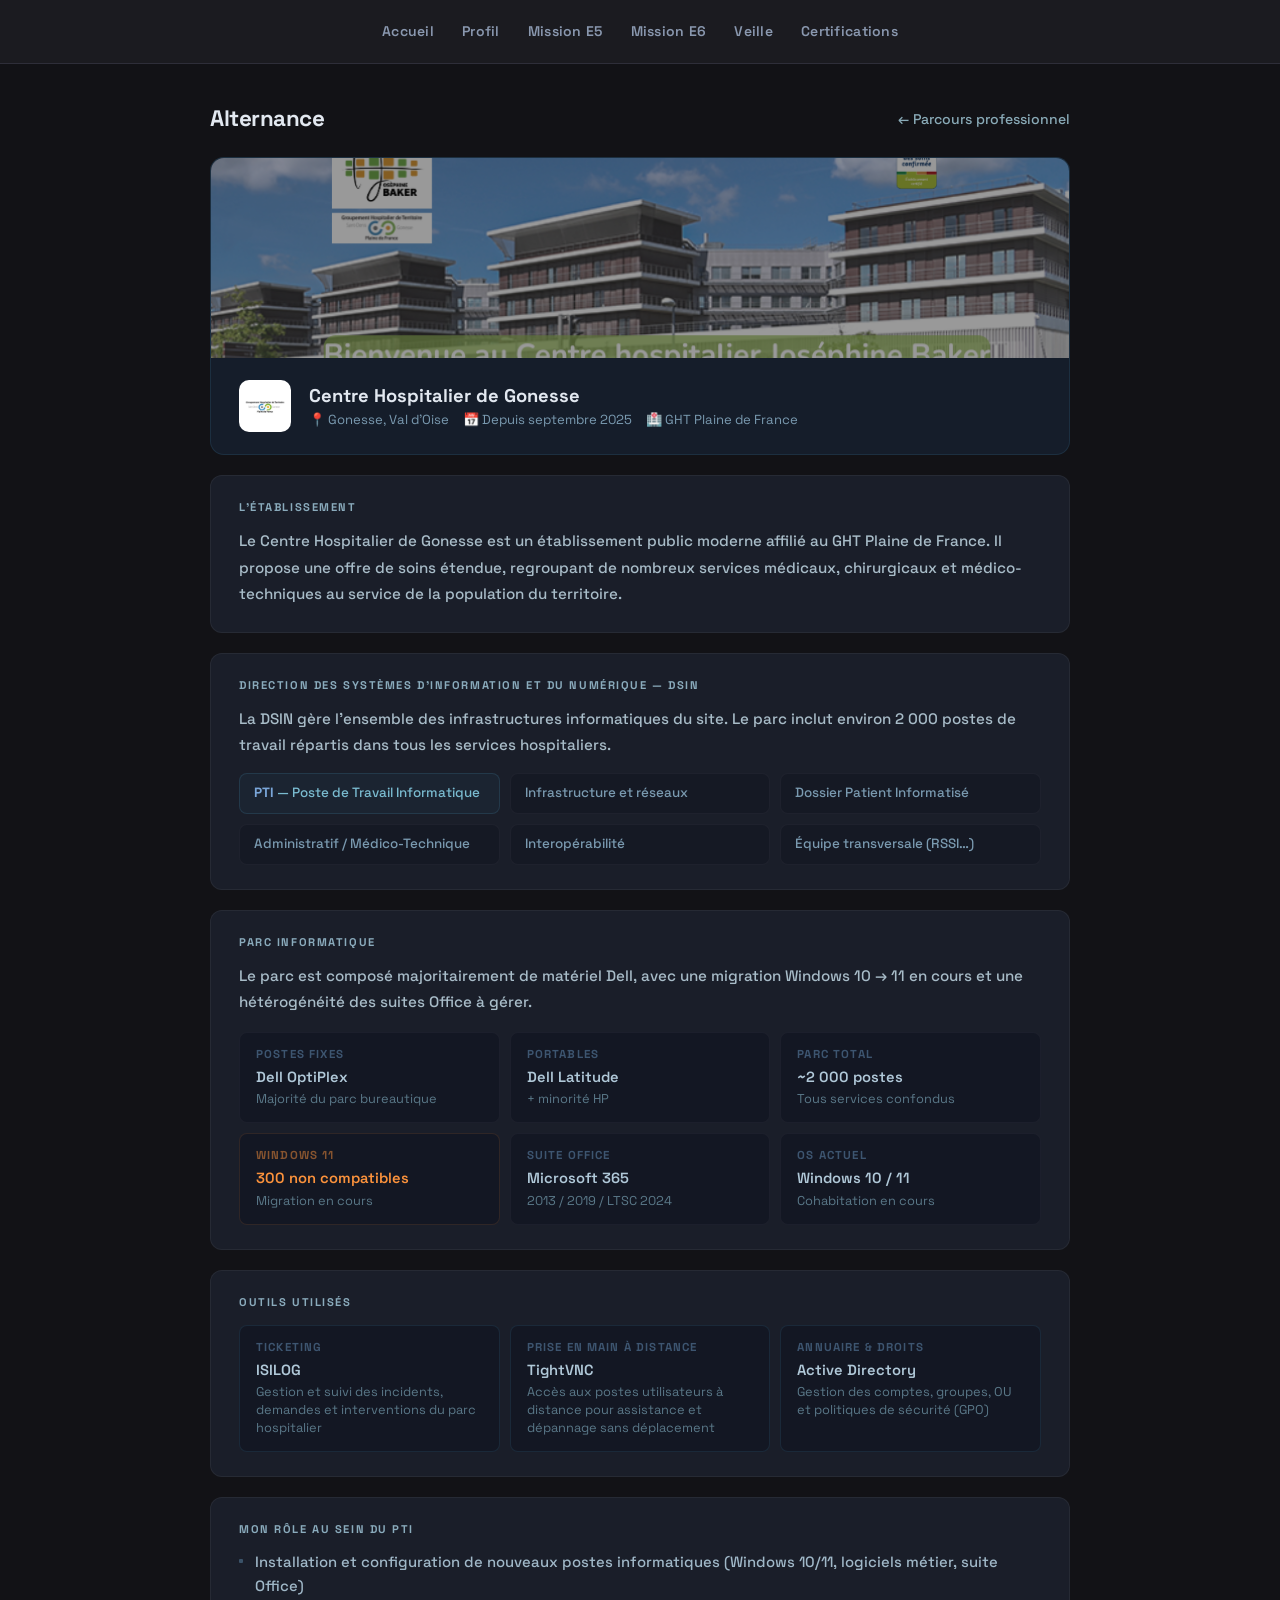
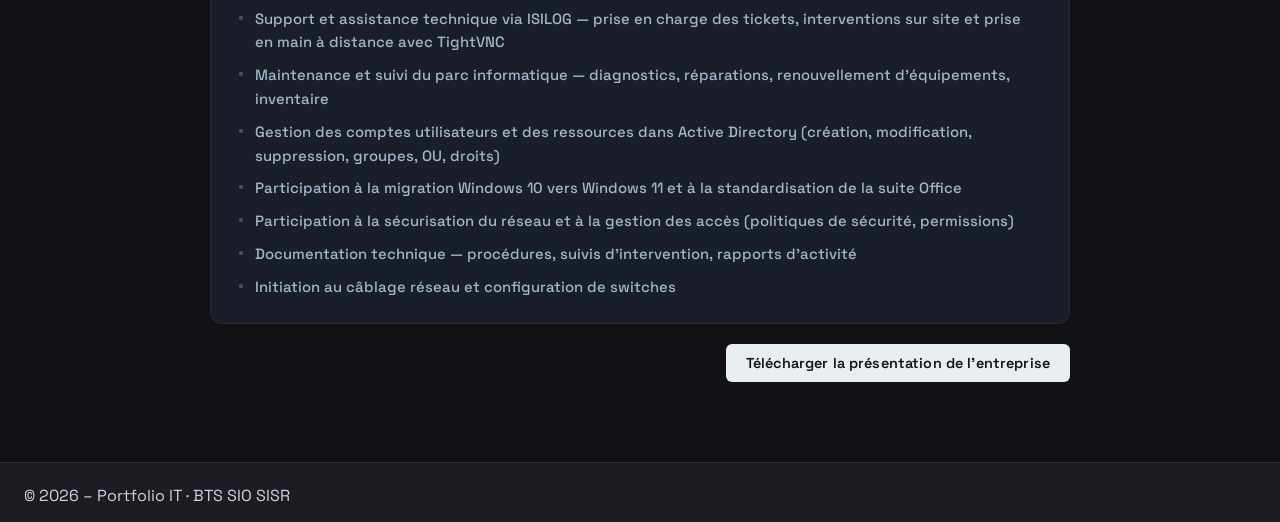
==== alternance.html @ d0086e6e "Initial commit" ====
<!DOCTYPE html>
<html lang="fr">
<head>
  <meta charset="UTF-8" />
  <meta name="viewport" content="width=device-width, initial-scale=1" />
  <title>Alternance – Centre Hospitalier de Gonesse</title>
  <link rel="icon" type="image/svg+xml" href="favicon.svg" />
  <link rel="stylesheet" href="style.css" />
  <style>
    .alt-page {
      max-width: 860px;
      width: 90%;
      margin: calc(var(--header-h) + 40px) auto 80px auto;
      display: flex;
      flex-direction: column;
      gap: 20px;
    }
    .alt-header {
      display: flex;
      align-items: center;
      justify-content: space-between;
      margin-bottom: 4px;
    }
    .back-btn {
      display: inline-flex;
      align-items: center;
      gap: 6px;
      color: #8aabb8;
      font-size: 0.88rem;
      font-weight: 500;
      text-decoration: none;
      transition: color 0.2s;
    }
    .back-btn:hover { color: #b8d4e4; }

    /* Hero */
    .hero-card {
      background: rgba(22, 30, 44, 0.97);
      border: 1px solid rgba(90,200,250,0.1);
      border-radius: 14px;
      overflow: hidden;
    }
    .hero-img {
      width: 100%;
      height: 200px;
      object-fit: cover;
      display: block;
      filter: brightness(0.6) saturate(0.7);
    }
    .hero-body {
      padding: 22px 28px;
      display: flex;
      align-items: center;
      gap: 18px;
    }
    .hero-logo {
      width: 52px; height: 52px;
      border-radius: 10px;
      background: #fff;
      padding: 5px;
      display: flex; align-items: center; justify-content: center;
      flex-shrink: 0;
    }
    .hero-logo img { width: 100%; height: 100%; object-fit: contain; }
    .hero-title { font-size: 1.15rem; font-weight: 700; color: #e2e8f0; margin-bottom: 4px; }
    .hero-meta { font-size: 0.82rem; color: #7a9ab0; display: flex; gap: 14px; flex-wrap: wrap; }

    /* Cards */
    .section-card {
      background: rgba(28, 32, 44, 0.92);
      border: 1px solid rgba(255,255,255,0.05);
      border-radius: 12px;
      padding: 24px 28px;
    }
    .section-label {
      font-size: 0.7rem;
      font-weight: 700;
      letter-spacing: 0.14em;
      text-transform: uppercase;
      color: #8aabbc;
      margin-bottom: 14px;
    }
    .section-text {
      font-size: 0.95rem;
      color: #a8bcc8;
      line-height: 1.75;
      font-weight: 500;
    }

    /* Infra grid */
    .infra-grid {
      display: grid;
      grid-template-columns: repeat(3, 1fr);
      gap: 10px;
      margin-top: 16px;
    }
    .infra-item {
      background: rgba(18, 22, 34, 0.8);
      border: 1px solid rgba(255,255,255,0.04);
      border-radius: 8px;
      padding: 14px 16px;
    }
    .infra-item-label {
      font-size: 0.72rem;
      font-weight: 700;
      letter-spacing: 0.1em;
      text-transform: uppercase;
      color: #3d5570;
      margin-bottom: 6px;
    }
    .infra-item-value {
      font-size: 0.92rem;
      font-weight: 600;
      color: #b0c8d8;
      line-height: 1.4;
    }
    .infra-item-sub {
      font-size: 0.8rem;
      color: #5a7888;
      margin-top: 3px;
      line-height: 1.4;
    }
    .infra-item.warn {
      border-color: rgba(251,146,60,0.12);
    }
    .infra-item.warn .infra-item-value { color: #fb923c; }
    .infra-item.warn .infra-item-label { color: rgba(251,146,60,0.5); }

    /* Pôles */
    .poles-grid {
      display: grid;
      grid-template-columns: repeat(3, 1fr);
      gap: 10px;
      margin-top: 14px;
    }
    .pole-item {
      background: rgba(20, 24, 36, 0.8);
      border: 1px solid rgba(255,255,255,0.04);
      border-radius: 8px;
      padding: 10px 14px;
      font-size: 0.84rem;
      color: #7a9ab0;
      line-height: 1.4;
      font-weight: 500;
    }
    .pole-item.highlight {
      border-color: rgba(90,200,250,0.12);
      color: #7abbd0;
      background: rgba(90,200,250,0.04);
    }

    /* Rôles */
    .roles-list {
      display: flex;
      flex-direction: column;
      gap: 9px;
      margin-top: 4px;
    }
    .role-item {
      display: flex;
      gap: 12px;
      align-items: flex-start;
      font-size: 0.93rem;
      color: #a0b8c8;
      line-height: 1.6;
      font-weight: 500;
    }
    .role-item::before {
      content: '';
      width: 4px; height: 4px;
      border-radius: 1px;
      background: #3a5268;
      flex-shrink: 0;
      margin-top: 9px;
    }

    .alt-actions { display: flex; justify-content: flex-end; }
  </style>
</head>
<body>
<header></header>

<div class="alt-page">

  <div class="alt-header">
    <div style="font-size:1.4rem;font-weight:700;color:#e2e8f0;letter-spacing:-0.02em;">Alternance</div>
    <a href="parcours-professionnel.html" class="back-btn">← Parcours professionnel</a>
  </div>

  <!-- Hero -->
  <div class="hero-card">
    <img class="hero-img" src="images/hopital-gonesse.png" alt="Centre Hospitalier de Gonesse">
    <div class="hero-body">
      <div class="hero-logo">
        <img src="images/logo-gonesse.jpg" alt="Logo CH Gonesse">
      </div>
      <div>
        <div class="hero-title">Centre Hospitalier de Gonesse</div>
        <div class="hero-meta">
          <span>📍 Gonesse, Val d'Oise</span>
          <span>📅 Depuis septembre 2025</span>
          <span>🏥 GHT Plaine de France</span>
        </div>
      </div>
    </div>
  </div>

  <!-- Établissement -->
  <div class="section-card">
    <div class="section-label">L'établissement</div>
    <div class="section-text">
      Le Centre Hospitalier de Gonesse est un établissement public moderne affilié au GHT Plaine de France. Il propose une offre de soins étendue, regroupant de nombreux services médicaux, chirurgicaux et médico-techniques au service de la population du territoire.
    </div>
  </div>

  <!-- DSIN -->
  <div class="section-card">
    <div class="section-label">Direction des Systèmes d'Information et du Numérique — DSIN</div>
    <div class="section-text">
      La DSIN gère l'ensemble des infrastructures informatiques du site. Le parc inclut environ 2 000 postes de travail répartis dans tous les services hospitaliers.
    </div>
    <div class="poles-grid">
      <div class="pole-item highlight"><strong>PTI</strong> — Poste de Travail Informatique</div>
      <div class="pole-item">Infrastructure et réseaux</div>
      <div class="pole-item">Dossier Patient Informatisé</div>
      <div class="pole-item">Administratif / Médico-Technique</div>
      <div class="pole-item">Interopérabilité</div>
      <div class="pole-item">Équipe transversale (RSSI…)</div>
    </div>
  </div>

  <!-- Parc informatique -->
  <div class="section-card">
    <div class="section-label">Parc informatique</div>
    <div class="section-text">
      Le parc est composé majoritairement de matériel Dell, avec une migration Windows 10 → 11 en cours et une hétérogénéité des suites Office à gérer.
    </div>
    <div class="infra-grid">
      <div class="infra-item">
        <div class="infra-item-label">Postes fixes</div>
        <div class="infra-item-value">Dell OptiPlex</div>
        <div class="infra-item-sub">Majorité du parc bureautique</div>
      </div>
      <div class="infra-item">
        <div class="infra-item-label">Portables</div>
        <div class="infra-item-value">Dell Latitude</div>
        <div class="infra-item-sub">+ minorité HP</div>
      </div>
      <div class="infra-item">
        <div class="infra-item-label">Parc total</div>
        <div class="infra-item-value">~2 000 postes</div>
        <div class="infra-item-sub">Tous services confondus</div>
      </div>
      <div class="infra-item warn">
        <div class="infra-item-label">Windows 11</div>
        <div class="infra-item-value">300 non compatibles</div>
        <div class="infra-item-sub">Migration en cours</div>
      </div>
      <div class="infra-item">
        <div class="infra-item-label">Suite Office</div>
        <div class="infra-item-value">Microsoft 365</div>
        <div class="infra-item-sub">2013 / 2019 / LTSC 2024</div>
      </div>
      <div class="infra-item">
        <div class="infra-item-label">OS actuel</div>
        <div class="infra-item-value">Windows 10 / 11</div>
        <div class="infra-item-sub">Cohabitation en cours</div>
      </div>
    </div>
  </div>

  <!-- Outils -->
  <div class="section-card">
    <div class="section-label">Outils utilisés</div>
    <div class="infra-grid">
      <div class="infra-item" style="border-color:rgba(90,200,250,0.1);">
        <div class="infra-item-label">Ticketing</div>
        <div class="infra-item-value">ISILOG</div>
        <div class="infra-item-sub">Gestion et suivi des incidents, demandes et interventions du parc hospitalier</div>
      </div>
      <div class="infra-item" style="border-color:rgba(90,200,250,0.1);">
        <div class="infra-item-label">Prise en main à distance</div>
        <div class="infra-item-value">TightVNC</div>
        <div class="infra-item-sub">Accès aux postes utilisateurs à distance pour assistance et dépannage sans déplacement</div>
      </div>
      <div class="infra-item" style="border-color:rgba(90,200,250,0.1);">
        <div class="infra-item-label">Annuaire & droits</div>
        <div class="infra-item-value">Active Directory</div>
        <div class="infra-item-sub">Gestion des comptes, groupes, OU et politiques de sécurité (GPO)</div>
      </div>
    </div>
  </div>

  <!-- Rôle -->
  <div class="section-card">
    <div class="section-label">Mon rôle au sein du PTI</div>
    <div class="roles-list">
      <div class="role-item">Installation et configuration de nouveaux postes informatiques (Windows 10/11, logiciels métier, suite Office)</div>
      <div class="role-item">Support et assistance technique via ISILOG — prise en charge des tickets, interventions sur site et prise en main à distance avec TightVNC</div>
      <div class="role-item">Maintenance et suivi du parc informatique — diagnostics, réparations, renouvellement d'équipements, inventaire</div>
      <div class="role-item">Gestion des comptes utilisateurs et des ressources dans Active Directory (création, modification, suppression, groupes, OU, droits)</div>
      <div class="role-item">Participation à la migration Windows 10 vers Windows 11 et à la standardisation de la suite Office</div>
      <div class="role-item">Participation à la sécurisation du réseau et à la gestion des accès (politiques de sécurité, permissions)</div>
      <div class="role-item">Documentation technique — procédures, suivis d'intervention, rapports d'activité</div>
      <div class="role-item">Initiation au câblage réseau et configuration de switches</div>
    </div>
  </div>

  <div class="alt-actions">
    <a href="docs/presentation-entreprise.pdf" target="_blank" class="btn-primary" style="font-size:0.9rem;padding:10px 20px;">
      Télécharger la présentation de l'entreprise
    </a>
  </div>

</div>

<footer></footer>
<script src="nav.js"></script>
</body>
</html>
---- style.css ----
/* ============================================================
   Portfolio BTS SIO – Yann BEN FERHAT
   Feuille de style globale partagée
   ============================================================ */

@import url('https://fonts.googleapis.com/css2?family=Space+Grotesk:wght@300;400;500;600;700&display=swap');

*, *::before, *::after { box-sizing: border-box; }

:root {
  --bg:        #121216;
  --bg2:       #17171a;
  --bg3:       #1c1c22;
  --border:    #2e2e39;
  --text:      #cbd5e1;
  --text-dim:  #8a98af;
  --accent:    #5ac8fa;
  --accent2:   #6db0ff;
  --accent3:   #7aa6d9;
  --link:      #4f81bd;
  --link-h:    #a6c8ff;
  --header-h:  64px;
}

body {
  font-family: 'Space Grotesk', sans-serif;
  background: var(--bg);
  color: #cbd5e1;
  margin: 0;
  min-height: 100vh;
  display: flex;
  flex-direction: column;
}

/* --- Header & Nav --- */
header {
  background: rgba(28, 28, 34, 0.97);
  backdrop-filter: blur(10px);
  position: fixed;
  width: 100%;
  height: var(--header-h);
  top: 0;
  border-bottom: 1px solid var(--border);
  z-index: 1000;
  display: flex;
  align-items: center;
}

header nav { width: 100%; }

header nav ul {
  list-style: none;
  display: flex;
  justify-content: center;
  align-items: center;
  margin: 0; padding: 0;
  gap: 2px;
}

header nav a {
  color: var(--text-dim);
  text-decoration: none;
  font-weight: 600;
  font-size: 0.875rem;
  letter-spacing: 0.02em;
  padding: 8px 13px;
  border-radius: 8px;
  transition: color 0.25s, background 0.25s;
  display: block;
  white-space: nowrap;
}

header nav a:hover {
  color: var(--accent);
  background: rgba(90, 200, 250, 0.07);
}

header nav a.active {
  color: var(--accent);
  background: rgba(90, 200, 250, 0.12);
  position: relative;
}

header nav a.active::after {
  content: '';
  position: absolute;
  bottom: 3px;
  left: 50%;
  transform: translateX(-50%);
  width: 18px;
  height: 2px;
  background: var(--accent);
  border-radius: 2px;
}

/* --- Footer --- */
footer {
  background: var(--bg3);
  border-top: 1px solid var(--border);
  margin-top: auto;
  padding: 22px 24px 16px;
}
.footer-inner {
  max-width: 900px;
  margin: 0 auto;
  display: flex;
  align-items: center;
  justify-content: space-between;
  gap: 16px;
  flex-wrap: wrap;
}
.footer-brand {
  font-weight: 700;
  font-size: 0.95rem;
  color: #7aa6d9;
  letter-spacing: 0.03em;
}
.footer-links {
  display: flex;
  gap: 18px;
  align-items: center;
}
.footer-links a {
  color: #808898;
  text-decoration: none;
  font-size: 0.92rem;
  transition: color 0.2s;
}
.footer-links a:hover { color: var(--accent); }
.footer-copy {
  color: #6a7a8a;
  font-size: 0.86rem;
  width: 100%;
  text-align: center;
  margin-top: 12px;
  border-top: 1px solid #2a2a35;
  padding-top: 10px;
}
footer p { margin: 0; }

/* --- Common container --- */
.container {
  max-width: 900px;
  margin: calc(var(--header-h) + 40px) auto 60px auto;
  background: rgba(30, 32, 45, 0.98);
  border-radius: 14px;
  padding: 36px 32px;
  box-shadow: 0 4px 32px rgba(0,0,0,0.28);
  width: 90%;
  text-align: center;
}

h1, h2 { color: var(--accent2); font-weight: 700; text-align: center; }
h1 { margin-bottom: 28px; }
h2 { font-size: 1.35rem; margin-top: 32px; }

/* --- Buttons --- */
.btn-primary {
  display: inline-flex;
  align-items: center;
  gap: 10px;
  padding: 10px 20px;
  background: #e8edf2;
  color: #0f1318;
  font-weight: 600;
  border: none;
  border-radius: 6px;
  font-size: 1.02rem;
  text-decoration: none;
  transition: background 0.2s, transform 0.15s;
  cursor: pointer;
  letter-spacing: 0.01em;
}
.btn-primary:hover {
  background: #ffffff;
  transform: translateY(-1px);
}

.cv-link {
  display: inline-flex;
  align-items: center;
  gap: 10px;
  padding: 12px 20px;
  background: #3b4f6b;
  color: #bcc5da;
  border-radius: 14px;
  text-decoration: none;
  font-weight: 700;
  font-size: 1.15rem;
  box-shadow: 0 4px 14px rgba(59,79,107,0.4);
  transition: background 0.3s, color 0.3s, transform 0.2s;
  max-width: fit-content;
  white-space: nowrap;
  margin-top: 12px;
}
.cv-link svg { width: 18px; height: 18px; fill: #bcc5da; transition: fill 0.3s; }
.cv-link:hover { background: #ffffff; color: #0f1318; transform: translateY(-2px); }
.cv-link:hover svg { fill: #0f1318; }

/* --- Timeline --- */

.timeline-item h3 img { width: 80px; height: auto; }

/* --- Roles block --- */

/* --- Mission buttons --- */
.missions-grid {
  display: flex;
  justify-content: center;
  flex-wrap: wrap;
  gap: 20px;
  margin-top: 16px;
}
.mission-btn {
  display: flex;
  align-items: center;
  justify-content: center;
  min-width: 200px;
  padding: 14px 20px;
  font-size: 1.15rem;
  background: linear-gradient(90deg, #405d9b 20%, #6db0ff 100%);
  color: #fff;
  font-weight: 600;
  border: none;
  border-radius: 10px;
  text-decoration: none;
  transition: background 0.2s, transform 0.15s;
  cursor: pointer;
  text-align: center;
}
.mission-btn:hover { background: linear-gradient(90deg, #26406b 0%, #7aa6d9 100%); color: #d1e4ff; transform: scale(1.04); }

/* --- Profile page --- */
.profile-container {
  max-width: 900px;
  width: 100%;
  margin: calc(var(--header-h) + 40px) auto 60px auto;
  padding: 0 32px;
}
.profile-info-row {
  display: flex;
  width: 100%;
  gap: 48px;
  align-items: center;
  margin-bottom: 48px;
  flex-wrap: wrap;
  padding: 40px 0;
  border-bottom: 1px solid rgba(122,138,171,0.12);
}
.profile-photo-holder {
  width: 160px; height: 160px;
  border-radius: 50%;
  background: #23233d;
  overflow: hidden;
  display: flex;
  align-items: center;
  justify-content: center;
  box-shadow: 0 2px 20px rgba(122,166,217,0.2);
  flex-shrink: 0;
}
.profile-name { font-size: 2.1rem; font-weight: 700; color: #f3f4f6; letter-spacing: -0.02em; }
.profile-age-location { font-size: 1.15rem; color: #c0cad8; display: flex; align-items: center; gap: 6px; }
.profile-contact-list { display: flex; flex-direction: column; gap: 8px; margin-top: 6px; }
.profile-contact { color: var(--accent3); font-weight: 500; text-decoration: none; font-size: 1.15rem; display: flex; align-items: center; gap: 8px; transition: color 0.25s; }
.profile-contact:hover { color: #a0bcd0; }
.profile-contact svg, .profile-contact img { width: 20px; height: 20px; opacity: 0.7; transition: opacity 0.2s; }
.profile-contact:hover svg, .profile-contact:hover img { opacity: 1; }
.presentation-center {
  background: #222833;
  border: 1px solid #445261;
  border-radius: 14px;
  padding: 32px 48px;
  text-align: center;
  margin-top: 8px;
}
.profile-subtitle { font-size: 1.35rem; color: var(--accent2); font-weight: 700; margin-bottom: 12px; }
.profile-content { max-width: 640px; color: #d4dfe8; font-size: 1.15rem; line-height: 1.55; margin: 0 auto; }
.profile-menu-btns { display: flex; gap: 24px; justify-content: center; flex-wrap: wrap; margin-top: 20px; }
.link-btn {
  background: #3b4f6b; color: #cbd6eb;
  text-decoration: none;
  padding: 14px 40px; border-radius: 20px;
  font-size: 1.15rem; font-weight: 700;
  box-shadow: 0 4px 15px rgba(59,79,107,0.35);
  transition: background 0.3s, transform 0.25s;
  display: inline-block;
}
.link-btn:hover { background: #ffffff; transform: translateY(-2px); }

/* --- Alternance page --- */
#hospital-logo { display: block; margin: 0 auto 12px auto; width: 88px; height: auto; border-radius: 10px; }
#hospital-image { display: block; margin: 24px auto 10px auto; width: 72%; max-width: 440px; border-radius: 16px; object-fit: cover; }

/* --- Empty state --- */
.empty-state { text-align: center; color: var(--text-dim); padding: 48px 20px; font-size: 1.15rem; }
.empty-state .icon { font-size: 2.5rem; margin-bottom: 12px; }

/* --- Competences link --- */
.competences-link {
  display: inline-block;
  margin-bottom: 28px;
  font-size: 1.15rem;
  color: var(--accent3);
  text-decoration: underline;
  font-weight: 600;
  padding: 8px 16px;
  border-radius: 6px;
  transition: background 0.18s;
}
.competences-link:hover { background: #232d47; }

/* --- Utility --- */
strong { color: var(--accent3); font-weight: 700; }
section { margin-bottom: 28px; }
ul { margin: 8px 0 14px 36px; line-height: 1.65; }
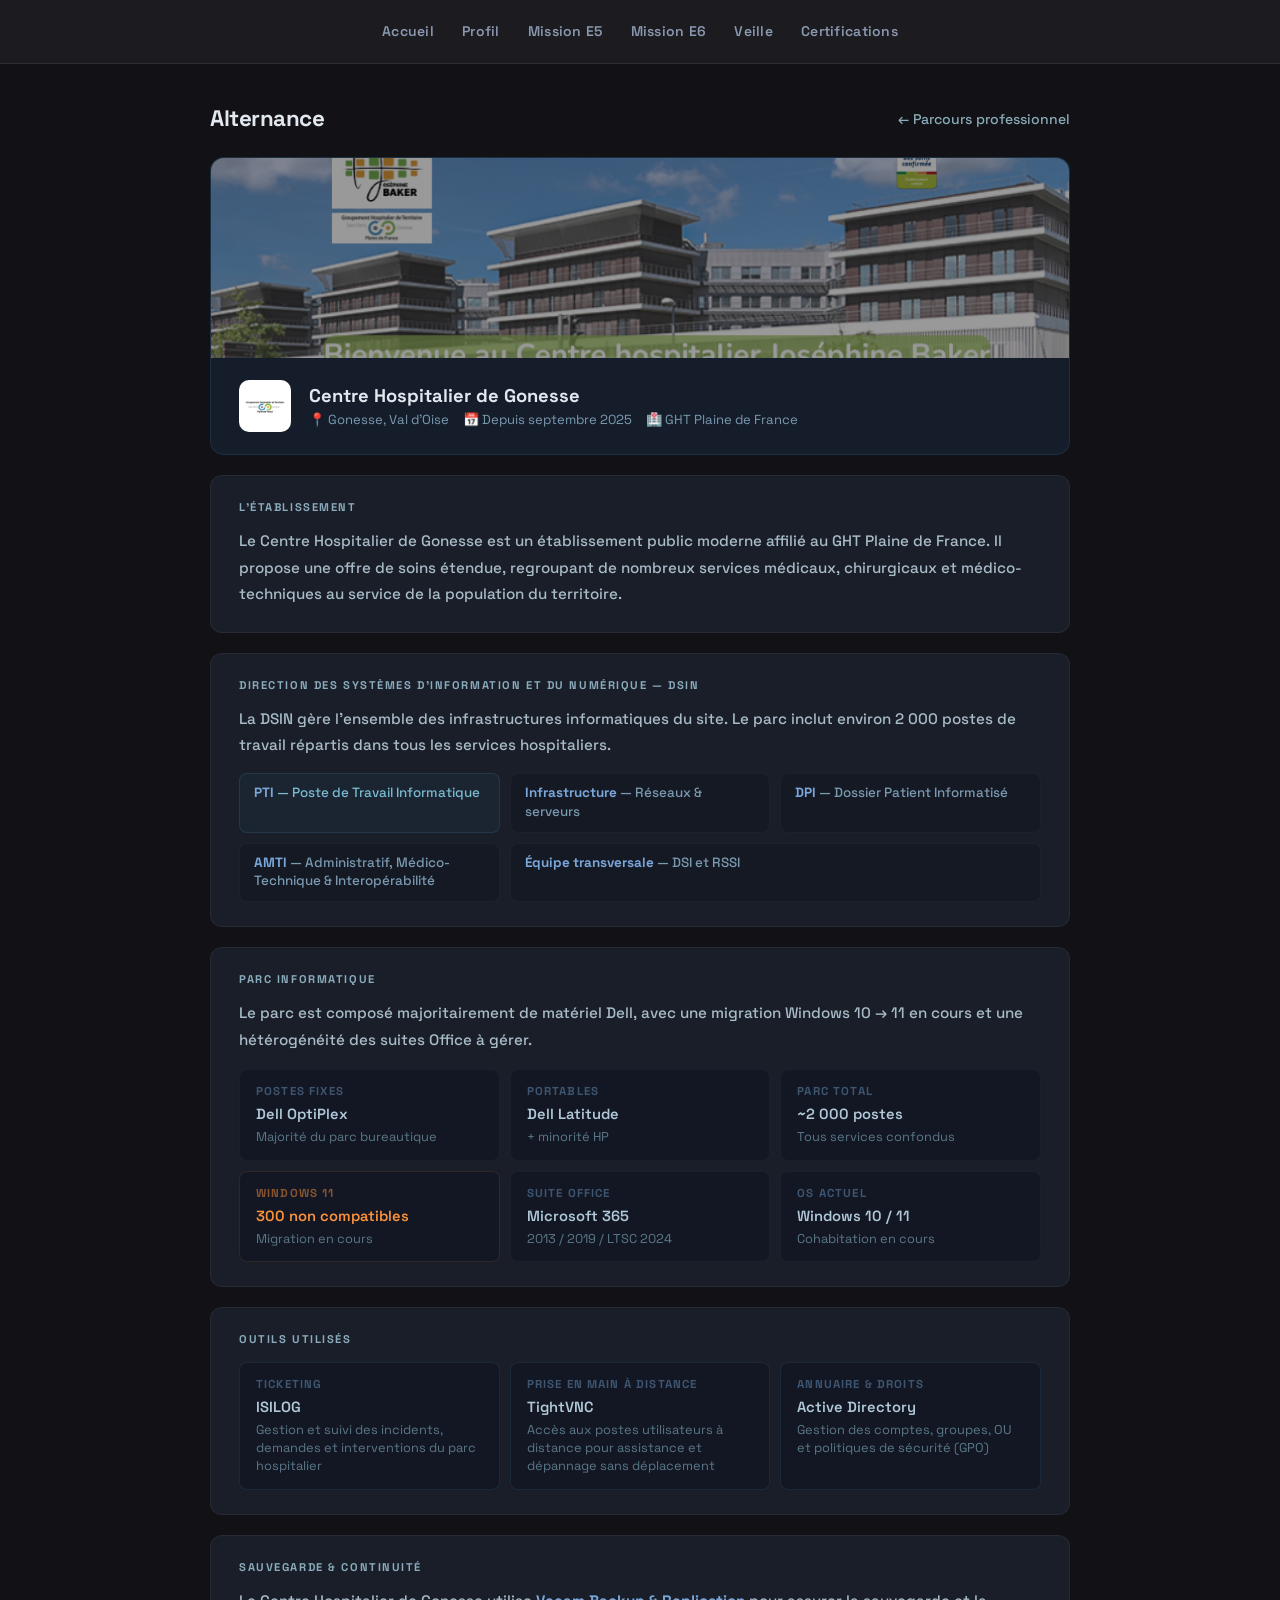
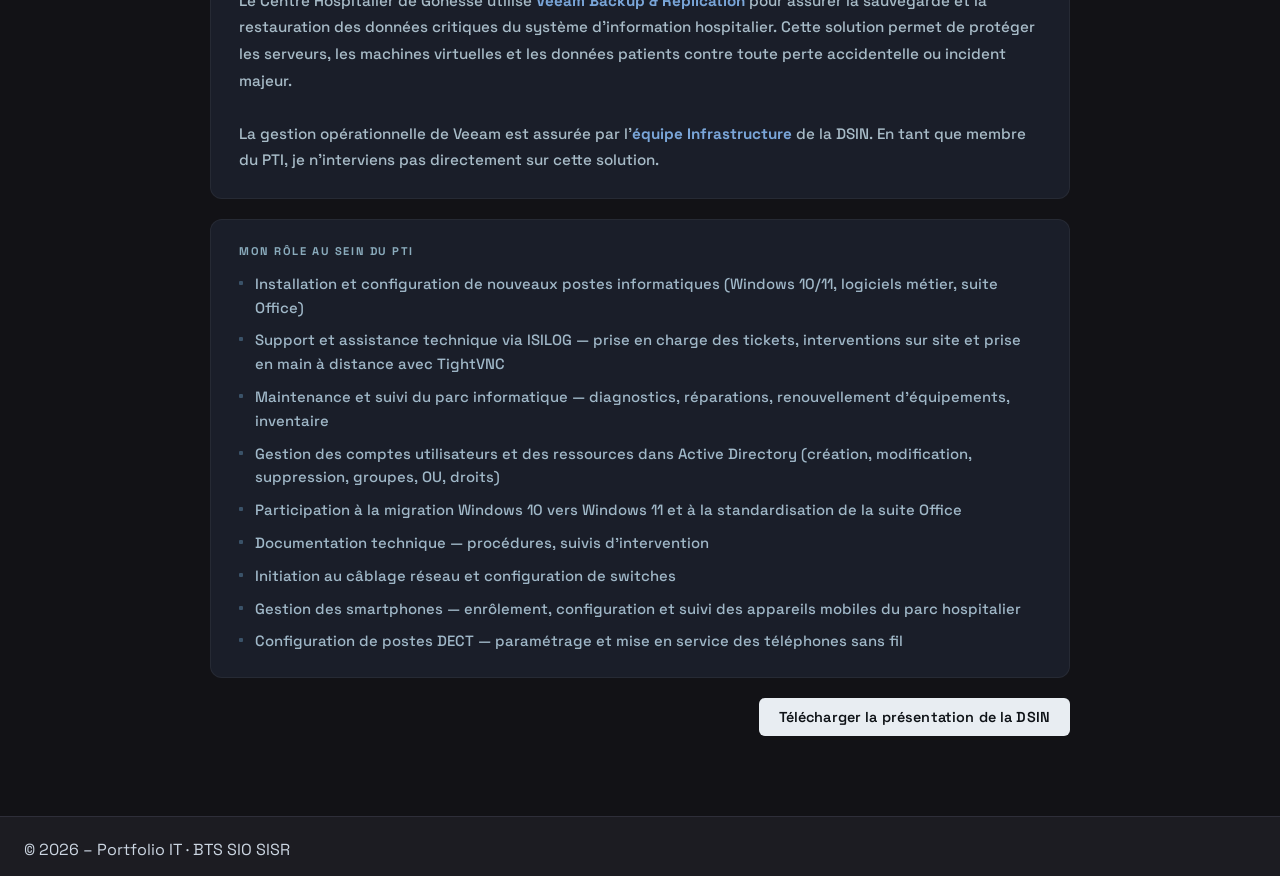
==== commit 507dcecd: "Mise a jour E5: missions, PDFs Intune/ISILOG/GLPI, mission 8 SCCM a venir, tableau synthese Co-autho" ====
--- a/alternance.html
+++ b/alternance.html
@@ -221,15 +221,14 @@
     </div>
     <div class="poles-grid">
       <div class="pole-item highlight"><strong>PTI</strong> — Poste de Travail Informatique</div>
-      <div class="pole-item">Infrastructure et réseaux</div>
-      <div class="pole-item">Dossier Patient Informatisé</div>
-      <div class="pole-item">Administratif / Médico-Technique</div>
-      <div class="pole-item">Interopérabilité</div>
-      <div class="pole-item">Équipe transversale (RSSI…)</div>
-    </div>
-  </div>
-
-  <!-- Parc informatique -->
+      <div class="pole-item"><strong>Infrastructure</strong> — Réseaux & serveurs</div>
+      <div class="pole-item"><strong>DPI</strong> — Dossier Patient Informatisé</div>
+      <div class="pole-item"><strong>AMTI</strong> — Administratif, Médico-Technique & Interopérabilité</div>
+      <div class="pole-item" style="grid-column: span 2;"><strong>Équipe transversale</strong> — DSI et RSSI</div>
+    </div>
+  </div>
+
+  <!-- Parc informatique -->  
   <div class="section-card">
     <div class="section-label">Parc informatique</div>
     <div class="section-text">
@@ -288,6 +287,15 @@
         <div class="infra-item-value">Active Directory</div>
         <div class="infra-item-sub">Gestion des comptes, groupes, OU et politiques de sécurité (GPO)</div>
       </div>
+    </div>
+  </div>
+
+  <!-- Sauvegarde -->
+  <div class="section-card">
+    <div class="section-label">Sauvegarde & continuité</div>
+    <div class="section-text">
+      Le Centre Hospitalier de Gonesse utilise <strong>Veeam Backup & Replication</strong> pour assurer la sauvegarde et la restauration des données critiques du système d'information hospitalier. Cette solution permet de protéger les serveurs, les machines virtuelles et les données patients contre toute perte accidentelle ou incident majeur.<br><br>
+      La gestion opérationnelle de Veeam est assurée par l'<strong>équipe Infrastructure</strong> de la DSIN. En tant que membre du PTI, je n'interviens pas directement sur cette solution.
     </div>
   </div>
 
@@ -300,15 +308,16 @@
       <div class="role-item">Maintenance et suivi du parc informatique — diagnostics, réparations, renouvellement d'équipements, inventaire</div>
       <div class="role-item">Gestion des comptes utilisateurs et des ressources dans Active Directory (création, modification, suppression, groupes, OU, droits)</div>
       <div class="role-item">Participation à la migration Windows 10 vers Windows 11 et à la standardisation de la suite Office</div>
-      <div class="role-item">Participation à la sécurisation du réseau et à la gestion des accès (politiques de sécurité, permissions)</div>
-      <div class="role-item">Documentation technique — procédures, suivis d'intervention, rapports d'activité</div>
+      <div class="role-item">Documentation technique — procédures, suivis d'intervention</div>
       <div class="role-item">Initiation au câblage réseau et configuration de switches</div>
+      <div class="role-item">Gestion des smartphones — enrôlement, configuration et suivi des appareils mobiles du parc hospitalier</div>
+      <div class="role-item">Configuration de postes DECT — paramétrage et mise en service des téléphones sans fil</div>
     </div>
   </div>
 
   <div class="alt-actions">
     <a href="docs/presentation-entreprise.pdf" target="_blank" class="btn-primary" style="font-size:0.9rem;padding:10px 20px;">
-      Télécharger la présentation de l'entreprise
+      Télécharger la présentation de la DSIN
     </a>
   </div>
 
